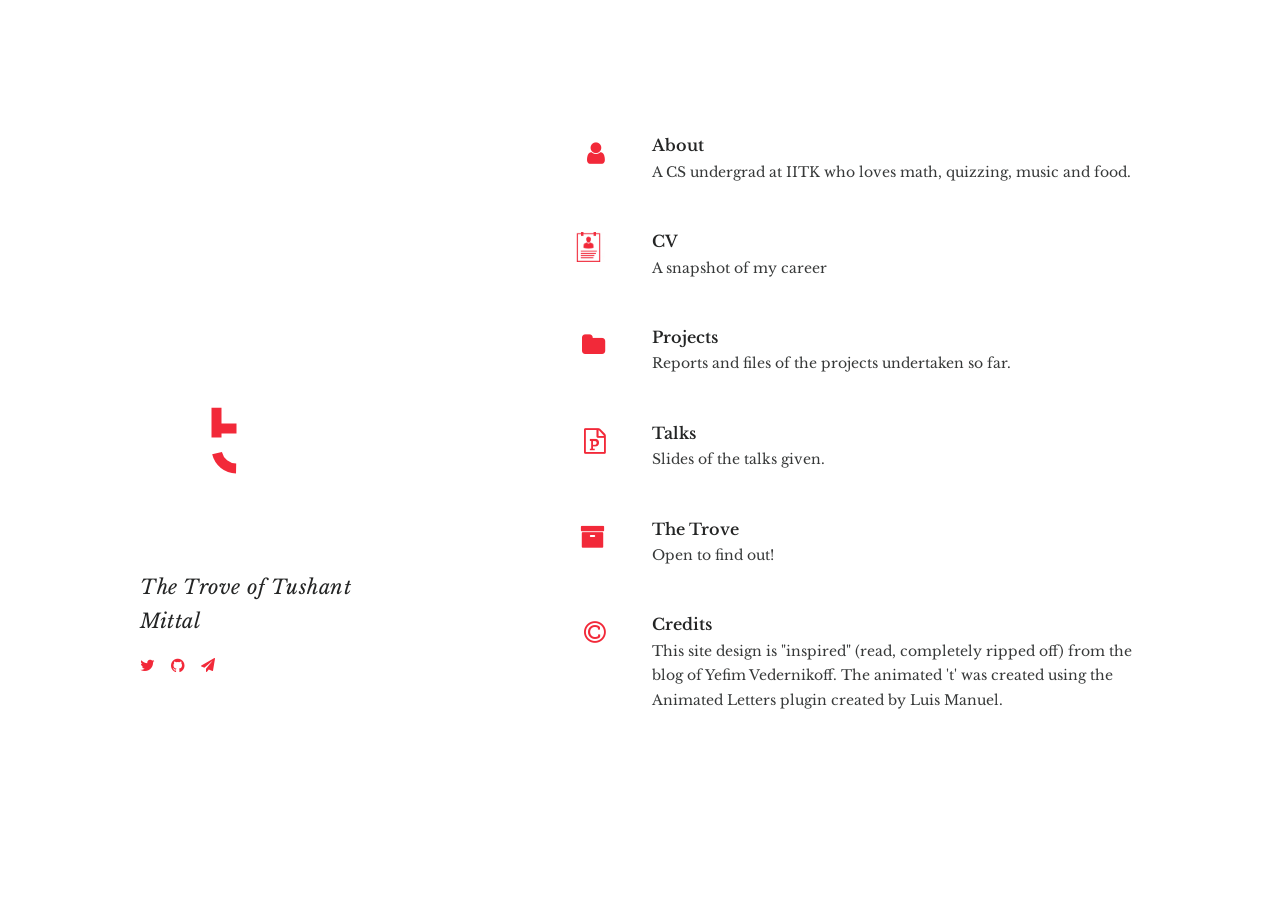
==== index.html @ c18aa19c "Init" ====
<!DOCTYPE html>
<html lang=en">
  <head>
  <!-- Global site tag (gtag.js) - Google Analytics -->
<script async src="https://www.googletagmanager.com/gtag/js?id=UA-112183152-1"></script>
<script>
  window.dataLayer = window.dataLayer || [];
  function gtag(){dataLayer.push(arguments);}
  gtag('js', new Date());

  gtag('config', 'UA-112183152-1');
</script>
              
  <meta charset="utf-8">
  <meta http-equiv="X-UA-Compatible" content="IE=edge">
  <meta name="viewport" content="width=device-width, initial-scale=1">
  <meta name="description" content="A collection of the things I deem important in my life">
  <meta name="author" content="Tushant Mittal">
  <title>Tushant Mittal</title>


  <meta property="og:title" content="The Trove of Tushant Mittal">
  <meta property="og:description" content="A collection of the things I deem important in my life">
  <meta property="og:url" content="">
  
  <meta property="og:type" content="website">
  <meta name="twitter:site" content="@mittaltushant">
  

  <link rel="icon" type="image/png" href="/favicon-32x32.png" sizes="32x32">
  <link rel="icon" type="image/png" href="/favicon-16x16.png" sizes="16x16">

  <link rel="canonical" href="https://mittaltushant.github.io/">
  <link href="https://maxcdn.bootstrapcdn.com/font-awesome/4.7.0/css/font-awesome.min.css" rel="stylesheet">
  <link href="https://fonts.googleapis.com/css?family=Inconsolata:400,700|Libre+Baskerville:400,400i,700" rel="stylesheet">
  <link rel="stylesheet" href="tushant.css">

  <script src="js/segment.min.js"></script>
  <script src="js/d3-ease.v0.6.js"></script>
  <script src="js/letters.js"></script>

</head>

  <body>
    
<div class="wrapper">
       
         <header>

  <div class="logo logo-closer-to-top-on-mobile">
       <div class="t">t</div> 
      
    
    <div class="under under-large">
      <h1><em>The Trove of Tushant Mittal</em></h1>
      <div class="social">
        <a class="accent" href="https://twitter.com/mittaltushant"><i class="fa fa-twitter"></i></a><a class="accent" href="https://github.com/mittaltushant"><i class="fa fa-github"></a></i><a class="accent make-mail-smaller" href="mailto:mittaltushant@gmail.com"><i class="fa fa-paper-plane"></i></a>
      </div>
  
  </div>
</header>
<main>
  <ul>
    
      <li>
        <a class="post" >
          <span class="accent icons"><i class="fa fa-user"></i></span>
          <div class="post-details">
            <h2>About</h2>
            <p class="excerpt">A CS undergrad at IITK who loves math, quizzing, music and food. </p>
          </div>
        </a>
      </li>

      <li>
        <a class="post" href="cv.pdf">
          <span class="accent icons">   <img src="images/resume.jpg" width="33px" height="30px"></img></span>
          <div class="post-details">
            <h2>CV</h2>
            <p class="excerpt">A snapshot of my career</p>
          </div>
        </a>
      </li>

       <li>
        <a class="post" href="projects.html">
          <span class="accent icons"><i class="fa fa-folder"></i></span>
          <div class="post-details">
            <h2>Projects</h2>
            <p class="excerpt">Reports and files of the projects undertaken so far.</p>
          </div>
        </a>
      </li>

<li>
        <a class="post" href="talks.html">
          <span class="accent icons"><i class="fa fa-file-powerpoint-o"></i></span>
          <div class="post-details">
            <h2>Talks</h2>
            <p class="excerpt">Slides of the talks given.</p>
          </div>
        </a>
      </li>


      <li>
        <a class="post" href="trove.html">
          <span class="accent icons"><i class="fa fa-archive"></i></span>
          <div class="post-details">
            <h2>The Trove</h2>
            <p class="excerpt">Open to find out!</p>
          </div>
        </a>
      </li>
    

      <li>
        <a class="post" >
          <span class="accent icons"><i class="fa fa-copyright"></i></span>
          <div class="post-details">
            <h2>Credits</h2>
            <p class="excerpt">This site design is "inspired" (read, completely ripped off) from the blog of Yefim Vedernikoff. The animated 't' was created using the Animated Letters plugin created by Luis Manuel.  
            </p>
          </div>
        </a>
      </li>
    
  </ul>
</main>

    </div>
    <script src="js/t.js"></script>

  </body>
</html>
---- tushant.css ----
.highlight .hll {
  background-color: #FCF8C6; }

.highlight .c {
  color: #8F9493;
  font-style: italic; }

/* Comment */
.highlight .err {
  color: #F22939;
  background-color: #e3d2d2; }

/* Error */
.highlight .k {
  color: #242525;
  font-weight: bold; }

/* Keyword */
.highlight .o {
  color: #242525;
  font-weight: bold; }

/* Operator */
.highlight .cm {
  color: #8F9493;
  font-style: italic; }

/* Comment.Multiline */
.highlight .cp {
  color: #999999;
  font-weight: bold;
  font-style: italic; }

/* Comment.Preproc */
.highlight .c1 {
  color: #8F9493;
  font-style: italic; }

/* Comment.Single */
.highlight .cs {
  color: #999999;
  font-weight: bold;
  font-style: italic; }

/* Comment.Special */
.highlight .gd {
  color: #242525;
  background-color: #ffdddd; }

/* Generic.Deleted */
.highlight .ge {
  color: #242525;
  font-style: italic; }

/* Generic.Emph */
.highlight .gr {
  color: #DC2634; }

/* Generic.Error */
.highlight .gh {
  color: #999999; }

/* Generic.Heading */
.highlight .gi {
  color: #242525;
  background-color: #ddffdd; }

/* Generic.Inserted */
.highlight .go {
  color: #888888; }

/* Generic.Output */
.highlight .gp {
  color: #555555; }

/* Generic.Prompt */
.highlight .gs {
  font-weight: bold; }

/* Generic.Strong */
.highlight .gu {
  color: #aaaaaa; }

/* Generic.Subheading */
.highlight .gt {
  color: #DC2634; }

/* Generic.Traceback */
.highlight .kc {
  color: #242525;
  font-weight: bold; }

/* Keyword.Constant */
.highlight .kd {
  color: #242525;
  font-weight: bold; }

/* Keyword.Declaration */
.highlight .kn {
  color: #242525;
  font-weight: bold; }

/* Keyword.Namespace */
.highlight .kp {
  color: #242525;
  font-weight: bold; }

/* Keyword.Pseudo */
.highlight .kr {
  color: #242525;
  font-weight: bold; }

/* Keyword.Reserved */
.highlight .kt {
  color: #404E7C;
  font-weight: bold; }

/* Keyword.Type */
.highlight .m {
  color: #39A2AE; }

/* Literal.Number */
.highlight .s {
  color: #EF2D56; }

/* Literal.String */
.highlight .na {
  color: #118B89; }

/* Name.Attribute */
.highlight .nb {
  color: #0582CA; }

/* Name.Builtin */
.highlight .nc {
  color: #404E7C;
  font-weight: bold; }

/* Name.Class */
.highlight .no {
  color: #118B89; }

/* Name.Constant */
.highlight .nd {
  color: #40403D;
  font-weight: bold; }

/* Name.Decorator */
.highlight .ni {
  color: #4A194C; }

/* Name.Entity */
.highlight .ne {
  color: #DC2634;
  font-weight: bold; }

/* Name.Exception */
.highlight .nf {
  color: #DC2634;
  font-weight: bold; }

/* Name.Function */
.highlight .nl {
  color: #DC2634;
  font-weight: bold; }

/* Name.Label */
.highlight .nn {
  color: #555555; }

/* Name.Namespace */
.highlight .nt {
  color: #1D2E73; }

/* Name.Tag */
.highlight .nv {
  color: #118B89; }

/* Name.Variable */
.highlight .ow {
  color: #242525;
  font-weight: bold; }

/* Operator.Word */
.highlight .w {
  color: #bbbbbb; }

/* Text.Whitespace */
.highlight .mf {
  color: #39A2AE; }

/* Literal.Number.Float */
.highlight .mh {
  color: #39A2AE; }

/* Literal.Number.Hex */
.highlight .mi {
  color: #39A2AE; }

/* Literal.Number.Integer */
.highlight .mo {
  color: #39A2AE; }

/* Literal.Number.Oct */
.highlight .sb {
  color: #EF2D56; }

/* Literal.String.Backtick */
.highlight .sc {
  color: #EF2D56; }

/* Literal.String.Char */
.highlight .sd {
  color: #EF2D56; }

/* Literal.String.Doc */
.highlight .s2 {
  color: #EF2D56; }

/* Literal.String.Double */
.highlight .se {
  color: #EF2D56; }

/* Literal.String.Escape */
.highlight .sh {
  color: #EF2D56; }

/* Literal.String.Heredoc */
.highlight .si {
  color: #EF2D56; }

/* Literal.String.Interpol */
.highlight .sx {
  color: #EF2D56; }

/* Literal.String.Other */
.highlight .sr {
  color: #5AA361; }

/* Literal.String.Regex */
.highlight .s1 {
  color: #EF2D56; }

/* Literal.String.Single */
.highlight .ss {
  color: #320D6D; }

/* Literal.String.Symbol */
.highlight .bp {
  color: #999999; }

/* Name.Builtin.Pseudo */
.highlight .vc {
  color: #118B89; }

/* Name.Variable.Class */
.highlight .vg {
  color: #118B89; }

/* Name.Variable.Global */
.highlight .vi {
  color: #118B89; }

/* Name.Variable.Instance */
.highlight .il {
  color: #39A2AE; }

/* Literal.Number.Integer.Long */
html {
  box-sizing: border-box; }

*,
*:before,
*:after {
  box-sizing: inherit; }

body,
html {
  height: 100%;
  margin: 0;
  padding: 0; }

body {
  color: #363838;
  font-family: "Libre Baskerville", serif; }

ul {
  list-style: none;
  margin: 0;
  padding: 0; }

li {
  margin: 0;
  padding: 0; }

.wrapper {
  margin: 0 auto;
  max-width: 1000px;
  min-height: 100%; }

h1,
h2 {
  color: #242525;
  margin: 0; }

h1 {
  font-size: 20px;
  letter-spacing: .5px;
  line-height: 1.73; }

h2 {
  font-size: 16px;
  font-weight: 600;
  line-height: 1.73; }

em {
  font-weight: 400; }

a {
  color: inherit;
  text-decoration: none; }

.accent {
  color: #f22939; }

main {
  margin: 0 0 0 auto;
  padding: 132px 0;
  width: 616px; }
  @media only screen and (max-width: 1080px) {
    main {
      margin: 0 auto;
      padding: 40px 0; } }
  @media only screen and (max-width: 700px) {
    main {
      padding: 32px 16px;
      width: 100%; } }

.fixed-date {
  -ms-flex-negative: 0;
      flex-shrink: 0;
  font-size: 10px;
  font-weight: 600;
  line-height: 2.4;
  margin: 4px 0 0;
  text-align: right;
  width: 72px; }
  @media only screen and (max-width: 700px) {
    .fixed-date {
      margin: 7px 0 0;
      -webkit-box-ordinal-group: 3;
          -ms-flex-order: 2;
              order: 2;
      text-align: left;
      width: auto; } }
.icons {
  -ms-flex-negative: 0;
      flex-shrink: 0;
  font-size: 25px;
  font-weight: 600;
  line-height: 1.4;
  margin: 4px 9px 0;
  text-align: right;
  width: 72px; }
  @media only screen and (max-width: 700px) {
    .icons {
      margin: 7px 0 0;
      -webkit-box-ordinal-group: 3;
          -ms-flex-order: 2;
              order: 2;
      text-align: left;
      width: auto; } }

.date {
  font-size: 10px;
  font-weight: 400;
  line-height: 2.4;
  margin: 0; }
  @media only screen and (max-width: 700px) {
    .date {
      position: absolute;
      right: 16px;
      top: 16px; } }

.post {
  display: -webkit-box;
  display: -ms-flexbox;
  display: flex;
  -webkit-box-orient: horizontal;
  -webkit-box-direction: normal;
      -ms-flex-direction: row;
          flex-direction: row;
  -webkit-box-pack: justify;
      -ms-flex-pack: justify;
          justify-content: space-between;
  margin: 0 0 44px; }
  @media only screen and (max-width: 700px) {
    .post {
      -webkit-box-orient: vertical;
      -webkit-box-direction: normal;
          -ms-flex-direction: column;
              flex-direction: column; } }

.post-details {
  width: 488px; }
  @media only screen and (max-width: 700px) {
    .post-details {
      width: 100%; } }

.excerpt {
  font-size: 14px;
  line-height: 1.73;
  margin: 0; }

header {
  -webkit-box-align: center;
      -ms-flex-align: center;
          align-items: center;
  display: -webkit-box;
  display: -ms-flexbox;
  display: flex;
  height: 100vh;
  position: fixed; }
  @media only screen and (max-width: 1080px) {
    header {
      -webkit-box-align: stretch;
          -ms-flex-align: stretch;
              align-items: stretch;
      display: block;
      height: auto;
      position: static; } }

.logo {
  height: auto;
  position: relative; }
  @media only screen and (max-width: 1080px) {
    .logo {
      -webkit-box-align: center;
          -ms-flex-align: center;
              align-items: center;
      display: -webkit-box;
      display: -ms-flexbox;
      display: flex;
      margin: 56px auto 40px;
      width: 616px;
      padding: 56px 16px 0; }
       }
  @media only screen and (max-width: 700px) {
    .logo {
      margin: 0 0 24px;
      padding: 72px 16px 0;
      width: 100%; } }
  @media only screen and (max-width: 700px) {
    .logo.logo-closer-to-top-on-mobile {
      padding: 56px 16px 0; } }

hr {
  border: 0;
  display: none;
  height: 0;
  margin: 0; }
  @media only screen and (max-width: 1080px) {
    hr {
      background-color: #f22939;
      display: block;
      height: 1px;
      margin: 0 auto;
      width: 480px; } }
  @media only screen and (max-width: 700px) {
    hr {
      width: calc(100% - 168px); } }

.under {
  left: 0;
  position: absolute;
  width: 232px; }
  @media only screen and (max-width: 1080px) {
    .under {
      position: static;
      width: auto; } }

.under-large {
  top: 184px; }
  @media only screen and (max-width: 1080px) {
    .under-large {
      margin: 0 0 0 5px; } }
  @media only screen and (max-width: 700px) {
    .under-large {
      margin: 0 0 0 22px; } }

.under-small {
  top: 83px; }
  @media only screen and (max-width: 1080px) {
    .under-small {
      margin: 0 0 0 22px;
      padding: 0 68px 0 0; } }

article {
  font-size: 16px;
  line-height: 1.73;
  text-align: justify; }
  article h2 {
    color: #f22939;
    font-size: 20px;
    font-style: italic;
    font-weight: 400;
    margin: 0;
    padding: 28px 0; }
  article p {
    margin: 0 0 28px; }
  article a {
    color: #f22939; }

.social {
  -webkit-box-align: center;
      -ms-flex-align: center;
          align-items: center;
  display: -webkit-box;
  display: -ms-flexbox;
  display: flex;
  margin: 16px 0 0; }
  .social a {
    font-size: 16px;
    margin: 0 16px 0 0; }
    .social a.make-mail-smaller {
      font-size: 14px; }
  @media only screen and (max-width: 1080px) {
    .social {
      margin: 10px 0 0; } }

.back {
  display: block;
  font-size: 12px;
  font-weight: 600;
  line-height: 2;
  margin: 24px 0 0; }
  @media only screen and (max-width: 1080px) {
    .back {
      margin: 0;
      position: absolute;
      right: 0;
      top: 0; } }
  @media only screen and (max-width: 700px) {
    .back {
      left: 16px;
      right: auto;
      top: 16px; } }

.highlight {
  margin: 0 0 24px;
  padding: 0 0 0 52px; }
  .highlight pre {
    line-height: 20px;
    margin: 0;
    overflow: scroll; }
  .highlight code {
    font-family: "Inconsolata", monospace;
    font-size: 14px; }

svg {
  -ms-flex-negative: 0;
      flex-shrink: 0; }

      /* Animated t */
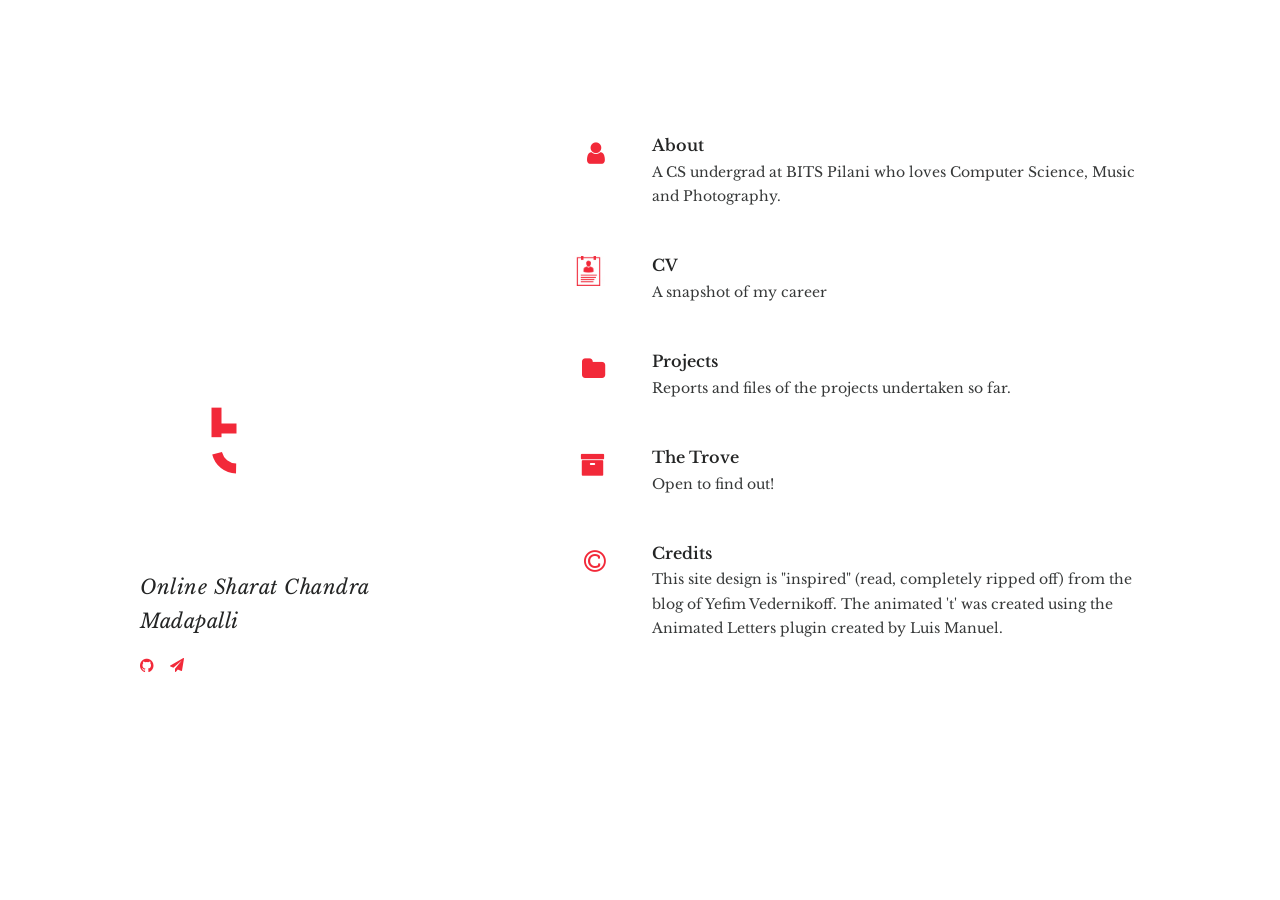
==== commit 3aa41293: "Update index.html" ====
--- a/index.html
+++ b/index.html
@@ -16,8 +16,8 @@
   <meta http-equiv="X-UA-Compatible" content="IE=edge">
   <meta name="viewport" content="width=device-width, initial-scale=1">
   <meta name="description" content="A collection of the things I deem important in my life">
-  <meta name="author" content="Tushant Mittal">
-  <title>Tushant Mittal</title>
+  <meta name="author" content="Sharat Chandra Madanapalli">
+  <title>Sharat Chandra Madanapalli</title>
 
 
   <meta property="og:title" content="The Trove of Tushant Mittal">
@@ -31,7 +31,7 @@
   <link rel="icon" type="image/png" href="/favicon-32x32.png" sizes="32x32">
   <link rel="icon" type="image/png" href="/favicon-16x16.png" sizes="16x16">
 
-  <link rel="canonical" href="https://mittaltushant.github.io/">
+  <link rel="canonical" href="https://sharat910.github.io/">
   <link href="https://maxcdn.bootstrapcdn.com/font-awesome/4.7.0/css/font-awesome.min.css" rel="stylesheet">
   <link href="https://fonts.googleapis.com/css?family=Inconsolata:400,700|Libre+Baskerville:400,400i,700" rel="stylesheet">
   <link rel="stylesheet" href="tushant.css">
@@ -53,9 +53,9 @@
       
     
     <div class="under under-large">
-      <h1><em>The Trove of Tushant Mittal</em></h1>
+      <h1><em>Online Sharat Chandra Madapalli</em></h1>
       <div class="social">
-        <a class="accent" href="https://twitter.com/mittaltushant"><i class="fa fa-twitter"></i></a><a class="accent" href="https://github.com/mittaltushant"><i class="fa fa-github"></a></i><a class="accent make-mail-smaller" href="mailto:mittaltushant@gmail.com"><i class="fa fa-paper-plane"></i></a>
+        <a class="accent" href="https://github.com/sharat910"><i class="fa fa-github"></a></i><a class="accent make-mail-smaller" href="mailto:sharat910@gmail.com"><i class="fa fa-paper-plane"></i></a>
       </div>
   
   </div>
@@ -68,7 +68,7 @@
           <span class="accent icons"><i class="fa fa-user"></i></span>
           <div class="post-details">
             <h2>About</h2>
-            <p class="excerpt">A CS undergrad at IITK who loves math, quizzing, music and food. </p>
+            <p class="excerpt">A CS undergrad at BITS Pilani who loves Computer Science, Music and Photography. </p>
           </div>
         </a>
       </li>
@@ -93,7 +93,7 @@
         </a>
       </li>
 
-<li>
+<!-- <li>
         <a class="post" href="talks.html">
           <span class="accent icons"><i class="fa fa-file-powerpoint-o"></i></span>
           <div class="post-details">
@@ -101,7 +101,7 @@
             <p class="excerpt">Slides of the talks given.</p>
           </div>
         </a>
-      </li>
+      </li> -->
 
 
       <li>
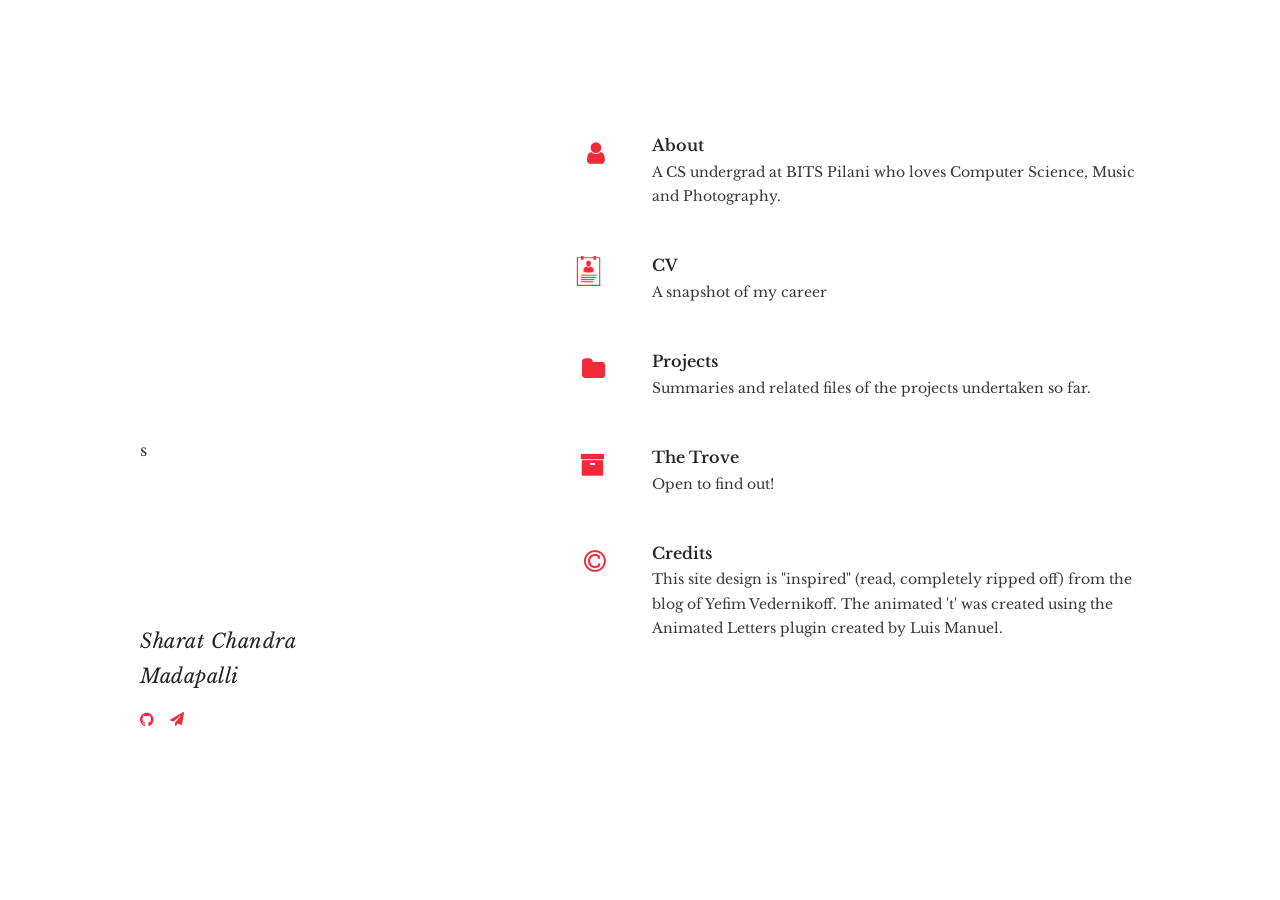
==== commit c135fe89: "Landing page.." ====
--- a/index.html
+++ b/index.html
@@ -49,13 +49,13 @@
          <header>
 
   <div class="logo logo-closer-to-top-on-mobile">
-       <div class="t">t</div> 
+       <div class="s">s</div> 
       
     
     <div class="under under-large">
-      <h1><em>Online Sharat Chandra Madapalli</em></h1>
+      <h1><em>Sharat Chandra Madapalli</em></h1>
       <div class="social">
-        <a class="accent" href="https://github.com/sharat910"><i class="fa fa-github"></a></i><a class="accent make-mail-smaller" href="mailto:sharat910@gmail.com"><i class="fa fa-paper-plane"></i></a>
+        <a class="accent" href="https://github.com/sharat910"><i class="fa fa-github"></a></i><a class="accent make-mail-smaller" href="mailto:sharat910@gmail.com"><i class="fa fa-paper-plane"></i><a class="accent" href="https://www.linkedin.com/in/m-sharat-chandra/"><i class="fab fa-linkedin-in"></i></a>
       </div>
   
   </div>
@@ -88,7 +88,7 @@
           <span class="accent icons"><i class="fa fa-folder"></i></span>
           <div class="post-details">
             <h2>Projects</h2>
-            <p class="excerpt">Reports and files of the projects undertaken so far.</p>
+            <p class="excerpt">Summaries and related files of the projects undertaken so far.</p>
           </div>
         </a>
       </li>
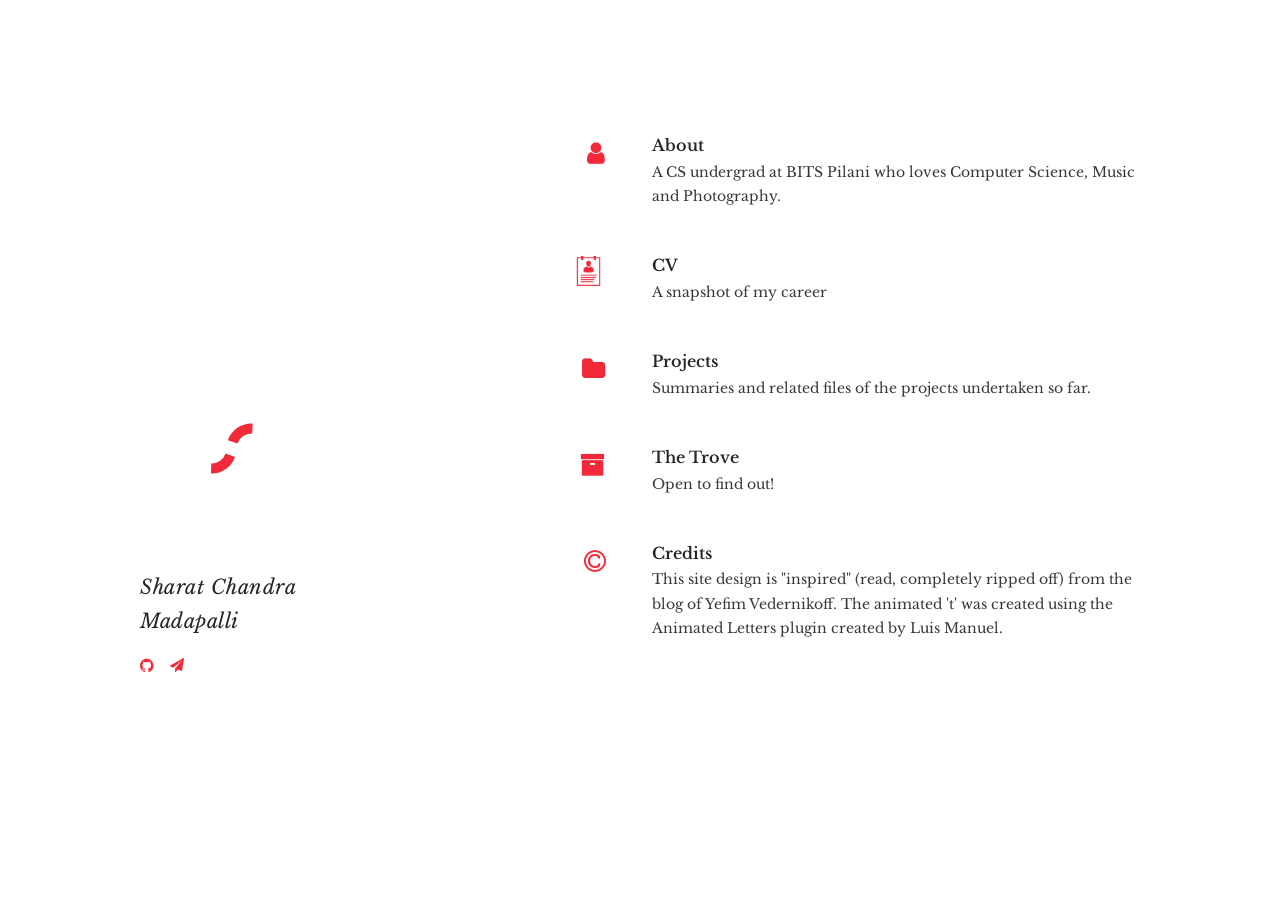
==== commit 238dcd87: "Editing..." ====
--- a/index.html
+++ b/index.html
@@ -55,7 +55,9 @@
     <div class="under under-large">
       <h1><em>Sharat Chandra Madapalli</em></h1>
       <div class="social">
-        <a class="accent" href="https://github.com/sharat910"><i class="fa fa-github"></a></i><a class="accent make-mail-smaller" href="mailto:sharat910@gmail.com"><i class="fa fa-paper-plane"></i><a class="accent" href="https://www.linkedin.com/in/m-sharat-chandra/"><i class="fab fa-linkedin-in"></i></a>
+        <a class="accent" href="https://github.com/sharat910"><i class="fa fa-github"></a></i>
+        <a class="accent make-mail-smaller" href="mailto:sharat910@gmail.com"><i class="fa fa-paper-plane"></a></i>
+        <a class="accent" href="https://www.linkedin.com/in/m-sharat-chandra/"><i class="fa fa-linkedin-in"></a></i>
       </div>
   
   </div>
--- a/tushant.css
+++ b/tushant.css
@@ -299,7 +299,7 @@
   min-height: 100%; }
 
 h1,
-h2 {
+h2,h5 {
   color: #242525;
   margin: 0; }
 
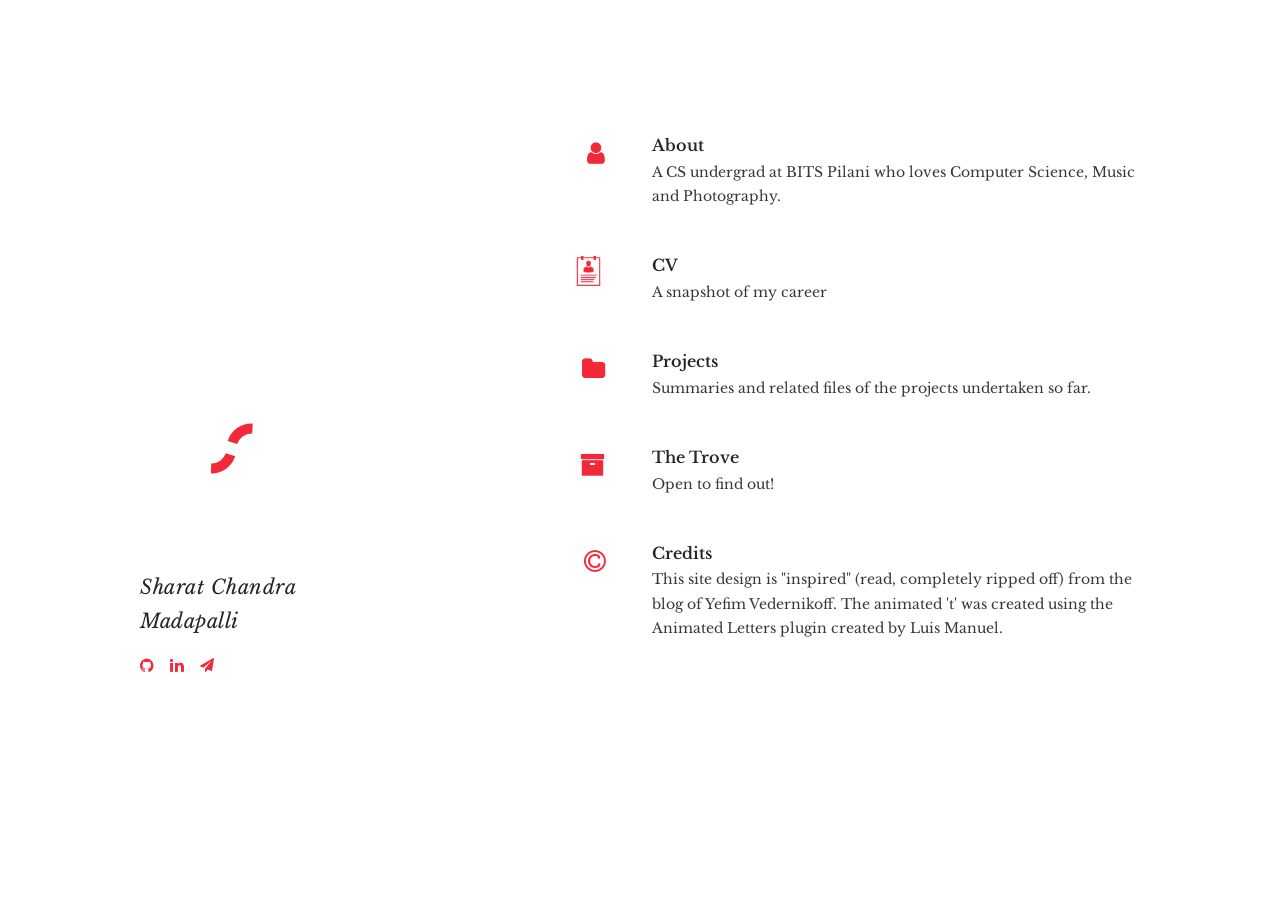
==== commit 7e41a89e: "Editing..." ====
--- a/index.html
+++ b/index.html
@@ -56,8 +56,8 @@
       <h1><em>Sharat Chandra Madapalli</em></h1>
       <div class="social">
         <a class="accent" href="https://github.com/sharat910"><i class="fa fa-github"></a></i>
+        <a class="accent" href="https://www.linkedin.com/in/m-sharat-chandra"><i class="fa fa-linkedin"></a></i>
         <a class="accent make-mail-smaller" href="mailto:sharat910@gmail.com"><i class="fa fa-paper-plane"></a></i>
-        <a class="accent" href="https://www.linkedin.com/in/m-sharat-chandra/"><i class="fa fa-linkedin-in"></a></i>
       </div>
   
   </div>
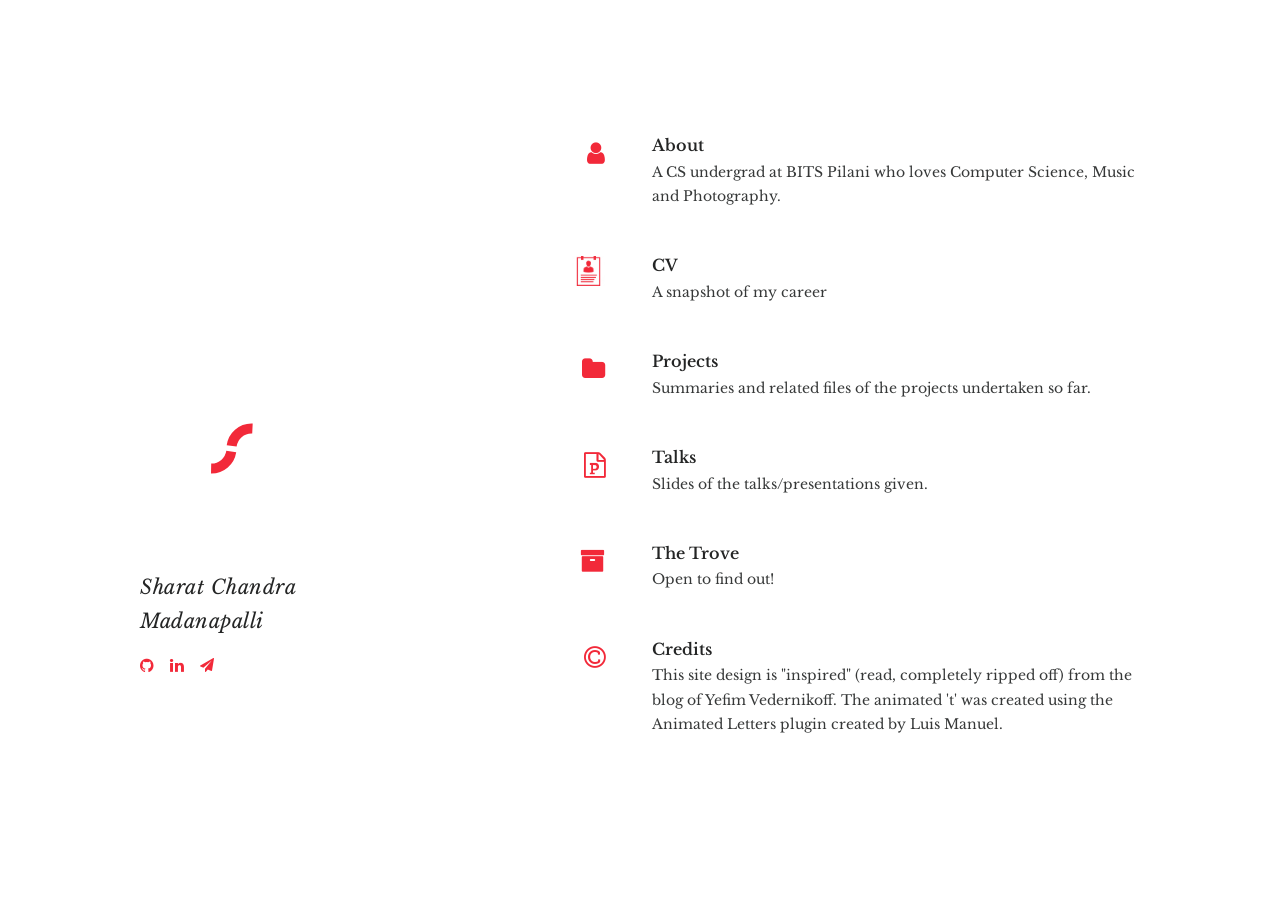
==== commit 5da7553d: "Editing..." ====
--- a/index.html
+++ b/index.html
@@ -53,7 +53,7 @@
       
     
     <div class="under under-large">
-      <h1><em>Sharat Chandra Madapalli</em></h1>
+      <h1><em>Sharat Chandra Madanapalli</em></h1>
       <div class="social">
         <a class="accent" href="https://github.com/sharat910"><i class="fa fa-github"></a></i>
         <a class="accent" href="https://www.linkedin.com/in/m-sharat-chandra"><i class="fa fa-linkedin"></a></i>
@@ -95,15 +95,15 @@
         </a>
       </li>
 
-<!-- <li>
+    <li>
         <a class="post" href="talks.html">
           <span class="accent icons"><i class="fa fa-file-powerpoint-o"></i></span>
           <div class="post-details">
             <h2>Talks</h2>
-            <p class="excerpt">Slides of the talks given.</p>
+            <p class="excerpt">Slides of the talks/presentations given.</p>
           </div>
         </a>
-      </li> -->
+      </li>
 
 
       <li>
--- a/tushant.css
+++ b/tushant.css
@@ -311,6 +311,9 @@
 h2 {
   font-size: 16px;
   font-weight: 600;
+  line-height: 1.73; }
+
+h5 {
   line-height: 1.73; }
 
 em {
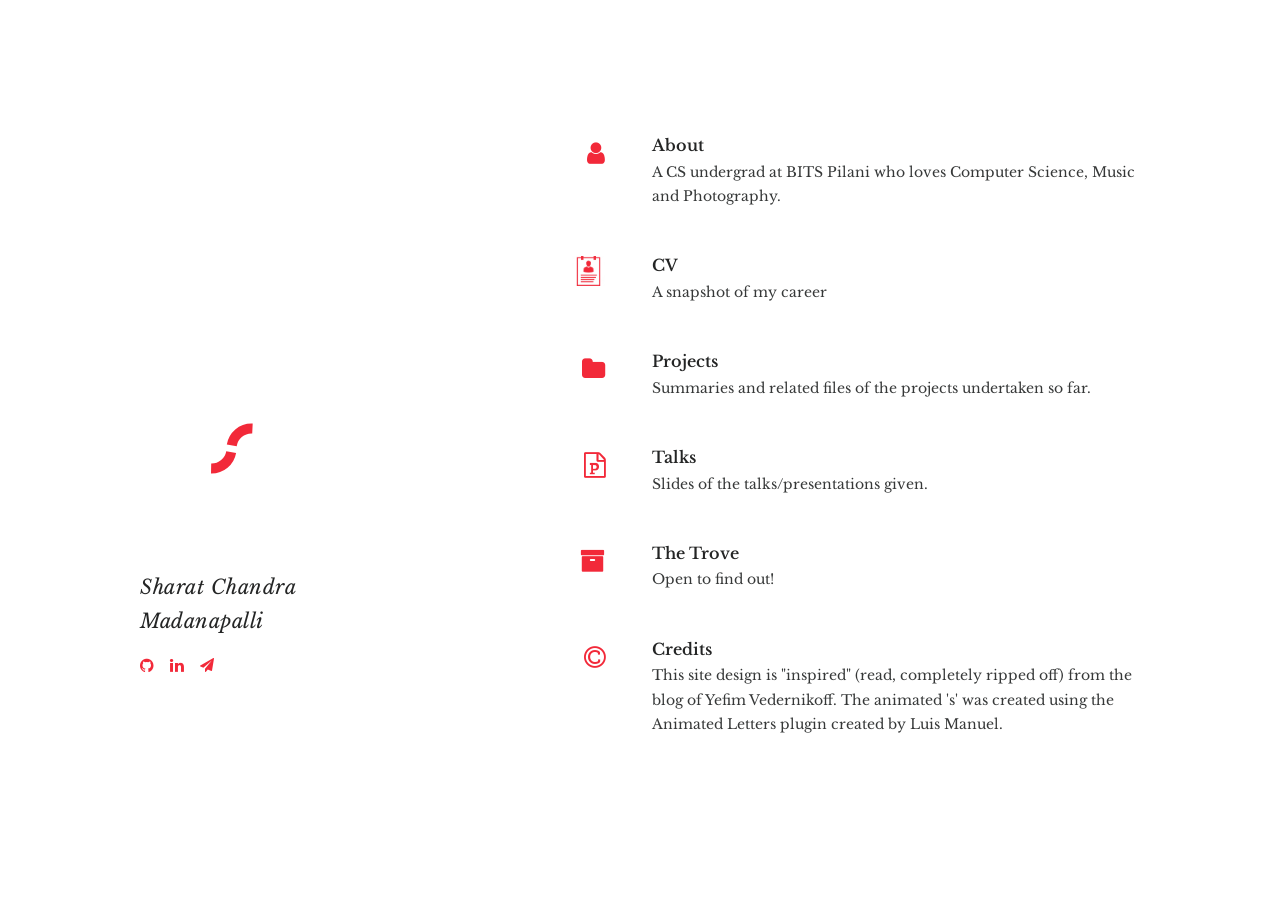
==== commit 523ae91f: "Editing..." ====
--- a/index.html
+++ b/index.html
@@ -122,7 +122,7 @@
           <span class="accent icons"><i class="fa fa-copyright"></i></span>
           <div class="post-details">
             <h2>Credits</h2>
-            <p class="excerpt">This site design is "inspired" (read, completely ripped off) from the blog of Yefim Vedernikoff. The animated 't' was created using the Animated Letters plugin created by Luis Manuel.  
+            <p class="excerpt">This site design is "inspired" (read, completely ripped off) from the blog of Yefim Vedernikoff. The animated 's' was created using the Animated Letters plugin created by Luis Manuel.  
             </p>
           </div>
         </a>
--- a/tushant.css
+++ b/tushant.css
@@ -374,6 +374,24 @@
       text-align: left;
       width: auto; } }
 
+.icons-large {
+  -ms-flex-negative: 0;
+      flex-shrink: 0;
+  font-size: 64px;
+  font-weight: 600;
+  line-height: 1.4;
+  margin: 4px 9px 0;
+  text-align: right;
+  width: 72px; }
+  @media only screen and (max-width: 700px) {
+    .icons-large {
+      margin: 7px 0 0;
+      -webkit-box-ordinal-group: 3;
+          -ms-flex-order: 2;
+              order: 2;
+      text-align: left;
+      width: auto; } }
+
 .date {
   font-size: 10px;
   font-weight: 400;
